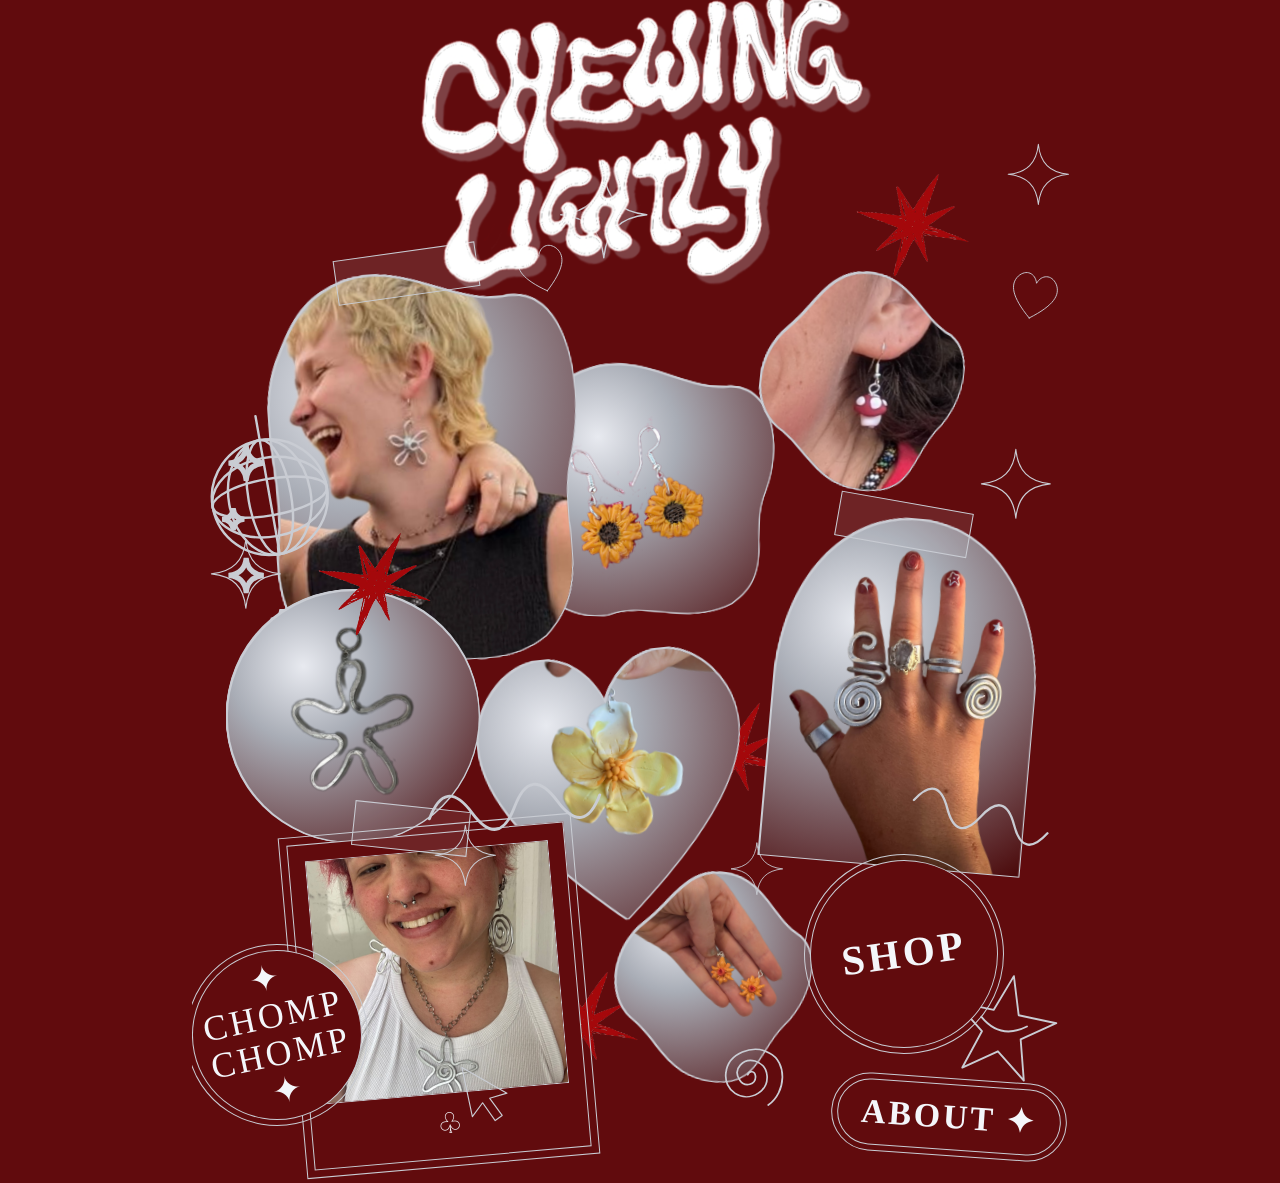
==== index.html @ 49e7310a "added initial site" ====
<!doctype html>
<html lang="en">
  <head>
    <meta charset="utf-8" />
    <meta
      name="viewport"
      content="width=device-width, initial-scale=1, viewport-fit=cover"
    />
    <meta name="description" content="Y2K silver jewelry and prints." />
    <meta name="theme-color" content="#610b0d" />
    <title>✦ Chewing Lightly ✦</title>
    <link rel="stylesheet" href="style.css" />
  </head>
  <body>
    <!-- ======================================================================
  SHAPE + DOODLE LIBRARY (hidden). Photos are cut with the shapes below and
  the doodles are drawn lines you can place anywhere. You don't need to edit
  this block, just use the ids further down (e.g. href="#d-sparkle").
====================================================================== -->
    <svg width="0" height="0" style="position: absolute" aria-hidden="true">
      <defs>
        <!-- Photo shapes (each is a path drawn on a 0-1 grid) -->
        <path
          id="p-star"
          d="M.5 0 L.61 .35 L.98 .35 L.68 .57 L.79 .91 L.5 .70 L.21 .91 L.32 .57 L.02 .35 L.39 .35Z"
        />
        <path
          id="p-heart"
          d="M.5 .96 C.1 .62 0 .38 .12 .2 C.24 .03 .43 .07 .5 .25 C.57 .07 .76 .03 .88 .2 C1 .38 .9 .62 .5 .96Z"
        />
        <path
          id="p-arch"
          d="M0 1 L0 .5 C0 .2 .22 0 .5 0 C.78 0 1 .2 1 .5 L1 1Z"
        />

        <clipPath id="clip-blob-a" clipPathUnits="objectBoundingBox">
          <path
            d="M.30 .04 C.48 0 .62 .12 .78 .10 C.94 .09 .99 .30 .93 .48 C.87 .64 .98 .78 .82 .90 C.66 .99 .50 .90 .36 .96 C.18 .99 .02 .84 .06 .64 C.09 .48 .01 .34 .10 .20 C.16 .10 .20 .07 .30 .04Z"
          />
        </clipPath>
        <clipPath id="clip-blob-b" clipPathUnits="objectBoundingBox">
          <path
            d="M.50 .02 C.68 .02 .74 .20 .88 .26 C1 .34 .96 .56 .86 .68 C.76 .82 .78 .98 .56 .98 C.36 .98 .30 .82 .16 .74 C.02 .64 .04 .42 .16 .30 C.28 .18 .32 .02 .50 .02Z"
          />
        </clipPath>
        <clipPath id="clip-star" clipPathUnits="objectBoundingBox">
          <path
            d="M.5 0 L.61 .35 L.98 .35 L.68 .57 L.79 .91 L.5 .70 L.21 .91 L.32 .57 L.02 .35 L.39 .35Z"
          />
        </clipPath>
        <clipPath id="clip-heart" clipPathUnits="objectBoundingBox">
          <path
            d="M.5 .96 C.1 .62 0 .38 .12 .2 C.24 .03 .43 .07 .5 .25 C.57 .07 .76 .03 .88 .2 C1 .38 .9 .62 .5 .96Z"
          />
        </clipPath>
        <clipPath id="clip-circle" clipPathUnits="objectBoundingBox">
          <path d="M.5 0 A.5 .5 0 1 1 .5 1 A.5 .5 0 1 1 .5 0Z" />
        </clipPath>
        <clipPath id="clip-arch" clipPathUnits="objectBoundingBox">
          <path d="M0 1 L0 .5 C0 .2 .22 0 .5 0 C.78 0 1 .2 1 .5 L1 1Z" />
        </clipPath>

        <!-- Doodles (drawn on a 100x100 grid) -->
        <symbol id="d-sparkle" viewBox="0 0 100 100">
          <path
            d="M50 2 C53 32 68 47 98 50 C68 53 53 68 50 98 C47 68 32 53 2 50 C32 47 47 32 50 2Z"
          />
        </symbol>
        <symbol id="d-star" viewBox="0 0 100 100">
          <path
            d="M50 6 L61 38 L94 38 L67 58 L77 92 L50 72 L23 92 L33 58 L6 38 L39 38Z"
          />
          <path d="M30 46 Q50 62 70 46" />
        </symbol>
        <symbol id="d-disco" viewBox="0 0 100 100">
          <path d="M50 2 V18" />
          <circle cx="50" cy="56" r="38" />
          <ellipse cx="50" cy="56" rx="38" ry="12" />
          <ellipse cx="50" cy="56" rx="38" ry="26" />
          <ellipse cx="50" cy="56" rx="14" ry="38" />
          <ellipse cx="50" cy="56" rx="27" ry="38" />
          <path d="M50 18 V94" />
        </symbol>
        <symbol id="d-squiggle" viewBox="0 0 100 40">
          <path d="M2 20 Q14 -2 26 20 T50 20 T74 20 T98 20" />
        </symbol>
        <symbol id="d-spiral" viewBox="0 0 100 100">
          <path
            d="M50 50 C52 46 57 47 57 52 C57 60 46 62 42 54 C36 43 48 34 58 38 C72 44 70 62 58 68 C42 76 26 62 30 46 C34 28 58 22 72 32 C88 42 84 70 66 80"
          />
        </symbol>
        <symbol id="d-cursor" viewBox="0 0 100 100">
          <path d="M22 8 L22 78 L40 62 L52 90 L63 85 L51 58 L76 56Z" />
        </symbol>
        <symbol id="d-heart" viewBox="0 0 100 100">
          <path
            d="M50 92 C10 60 2 38 14 20 C26 4 44 8 50 26 C56 8 74 4 86 20 C98 38 90 60 50 92Z"
          />
        </symbol>
        <symbol id="d-ring" viewBox="0 0 100 100">
          <use
            href="#d-sparkle"
            x="84.5"
            y="44.5"
            width="11"
            height="11"
            stroke-width="14.5"
          />
          <use
            href="#d-sparkle"
            x="82.5"
            y="63.9"
            width="7"
            height="7"
            stroke-width="22.9"
          />
          <use
            href="#d-sparkle"
            x="69.4"
            y="75.8"
            width="11"
            height="11"
            stroke-width="14.5"
          />
          <use
            href="#d-sparkle"
            x="55.4"
            y="85.5"
            width="7"
            height="7"
            stroke-width="22.9"
          />
          <use
            href="#d-sparkle"
            x="35.6"
            y="83.5"
            width="11"
            height="11"
            stroke-width="14.5"
          />
          <use
            href="#d-sparkle"
            x="21.6"
            y="77.8"
            width="7"
            height="7"
            stroke-width="22.9"
          />
          <use
            href="#d-sparkle"
            x="8.5"
            y="61.9"
            width="11"
            height="11"
            stroke-width="14.5"
          />
          <use
            href="#d-sparkle"
            x="6.5"
            y="46.5"
            width="7"
            height="7"
            stroke-width="22.9"
          />
          <use
            href="#d-sparkle"
            x="8.5"
            y="27.1"
            width="11"
            height="11"
            stroke-width="14.5"
          />
          <use
            href="#d-sparkle"
            x="21.6"
            y="15.2"
            width="7"
            height="7"
            stroke-width="22.9"
          />
          <use
            href="#d-sparkle"
            x="35.6"
            y="5.5"
            width="11"
            height="11"
            stroke-width="14.5"
          />
          <use
            href="#d-sparkle"
            x="55.4"
            y="7.5"
            width="7"
            height="7"
            stroke-width="22.9"
          />
          <use
            href="#d-sparkle"
            x="69.4"
            y="13.2"
            width="11"
            height="11"
            stroke-width="14.5"
          />
          <use
            href="#d-sparkle"
            x="82.5"
            y="29.1"
            width="7"
            height="7"
            stroke-width="22.9"
          />
        </symbol>
      </defs>
    </svg>

    <!-- ======================================================================
  HOW TO CUSTOMISE THE COLLAGE
  Each piece is positioned with numbers in its style="" attribute:
    --x  left (0-100)   --y  top (0-132)   --w  width   --tilt  rotation   --z  layer
  • Swap a photo: change src="".
  • Change a photo's shape: change the class (blob-a, blob-b, star, heart,
    circle, arch).
  • Add a doodle: copy a doodle line and change the numbers or the #d-... id.
====================================================================== -->

    <main class="collage">
      <!-- Title (styled in style.css, section 4) -->
      <!-- <h1 class="title outline-text">
    <span>Chewing</span>
    <span>Lightly</span>
    <small>✦ 2026 ✦</small>
  </h1> -->
      <div
        style="
          width: 100%;
          display: flex;
          justify-content: center;
          align-items: center;
        "
      >
        <div class="title outline-text">
          <img
            src="images/title.png"
            alt="Chewing Lightly logo"
            loading="lazy"
          />
        </div>
      </div>

      <!-- BACKGROUND LINE PATTERNS ================================== -->
      <!-- <div class="piece backdrop grid"     style="--x:0;  --y:0;  --w:100; --h:132; --z:0" aria-hidden="true"></div> -->
      <!-- <div class="piece backdrop hatch"    style="--x:0;  --y:27; --w:44;  --h:26;  --z:1; --tilt:-2deg" aria-hidden="true"></div> -->
      <!-- <div class="piece backdrop halftone" style="--x:48; --y:38; --w:62;  --h:62;  --z:1" aria-hidden="true"></div> -->

      <!-- Faded duplicate photo behind the title -->
      <div
        class="piece frame blob-a"
        style="--x: 36; --y: 40; --w: 30; --z: 1; --tilt: 2deg"
        aria-hidden="true"
      >
        <img src="images/sunflowerEarrings.png" alt="" loading="lazy" />
      </div>

      <!-- DOODLES BEHIND THE PHOTOS ================================= -->
      <svg
        class="piece doodle"
        style="--x: 1; --y: 40; --w: 36; --z: 2"
        viewBox="0 0 100 100"
        aria-hidden="true"
      >
        <use href="#d-ring" />
      </svg>

      <!-- PHOTOS ==================================================== -->
      <figure
        class="piece"
        style="--x: 7; --y: 29; --w: 38; --tilt: -4deg; --z: 3"
      >
        <div class="frame blob-a" style="--ratio: 4/5">
          <img
            src="images/HannahEarring.png"
            alt="Silver necklace"
            loading="lazy"
          />
        </div>
      </figure>

      <figure
        class="piece"
        style="--x: 62; --y: 30; --w: 25; --tilt: 6deg; --z: 4"
      >
        <div class="frame blob-b" ">
          <img src="images/EJshroom.png" alt="Silver rings" loading="lazy" />
        </div>
      </figure>

      <figure class="piece" style="--x: 4; --y: 66; --w: 28; --z: 6">
        <div class="frame circle">
          <img src="images/flowerPendant.png" alt="Pendant" loading="lazy" />
        </div>
      </figure>

      <figure
        class="piece"
        style="--x: 30; --y: 70; --w: 34; --tilt: -6deg; --z: 5"
      >
        <div class="frame heart">
          <img src="images/handFlower.png" alt="Earrings" loading="lazy" />
        </div>
      </figure>

      <figure
        class="piece"
        style="--x: 65; --y: 58; --w: 29; --tilt: 5deg; --z: 4"
      >
        <div class="frame arch" style="--ratio: 3/4">
          <img src="images/gemHand.png" alt="Bracelet" loading="lazy" />
        </div>
      </figure>

      <figure
        class="piece polaroid"
        style="--x: 12; --y: 93; --w: 31; --tilt: -5deg; --z: 6"
      >
        <img
          src="images/gem.jpeg"
          alt="Chain necklaces"
          loading="lazy"
        />
        <figcaption>♧</figcaption>
      </figure>

      <figure
        class="piece"
        style="--x: 46; --y: 97; --w: 24; --tilt: 8deg; --z: 6"
      >
        <div class="frame blob-b">
          <img
            src="images/handDaffodil.png"
            alt="hand holding daffodil earrings"
            loading="lazy"
          />
        </div>
      </figure>

      <!-- TAPE ====================================================== -->
      <!-- hannah tape: -->
      <span
        class="piece tape"
        style="--x: 16; --y: 28; --w: 16; --tilt: -8deg; --z: 9"
        aria-hidden="true"
      ></span>
      <!-- flower tape -->
      <span
        class="piece tape"
        style="--x: 18; --y: 90; --w: 13; --tilt: 6deg; --z: 9"
        aria-hidden="true"
      ></span>
      <span
        class="piece tape"
        style="--x: 72; --y: 56; --w: 15; --tilt: 10deg; --z: 9"
        aria-hidden="true"
      ></span>

      <!-- DOODLES ON TOP ============================================ -->
      <!-- red stars -->
      <img
        src="images/redStar.png"
        alt="red star doodle"
        class="piece doodle"
        style="--x: 14; --y: 59; --w: 13; --tilt: 12deg; --z: 8"
        aria-hidden="true"
      />
       <img
        src="images/redStar.png"
        alt="red star doodle"
        class="piece doodle"
        style="--x: 74; --y: 19; --w: 13; --tilt: 12deg; --z: 2"
        aria-hidden="true"
      />
      <img
        src="images/redStar.png"
        alt="red star doodle"
        class="piece doodle"
        style="--x: 54; --y: 78; --w: 13; --tilt: 12deg; --z: 2"
        aria-hidden="true"
      />
      <img
        src="images/redStar.png"
        alt="red star doodle"
        class="piece doodle"
        style="--x: 37; --y: 108; --w: 13; --tilt: 12deg; --z: 2"
        aria-hidden="true"
      />

      <svg
        class="piece doodle"
        style="--x: 0; --y: 46; --w: 17; --tilt: -10deg; --z: 8"
        viewBox="0 0 100 100"
        aria-hidden="true"
      >
        <use href="#d-disco" />
      </svg>
      <svg
        class="piece doodle"
        style="--x: 84; --y: 108; --w: 13; --tilt: 12deg; --z: 8"
        viewBox="0 0 100 100"
        aria-hidden="true"
      >
        <use href="#d-star" />
      </svg>
      <svg
        class="piece doodle"
        style="--x: 56; --y: 114; --w: 12; --tilt: -6deg; --z: 8"
        viewBox="0 0 100 100"
        aria-hidden="true"
      >
        <use href="#d-spiral" />
      </svg>
      <svg
        class="piece doodle"
        style="--x: 26; --y: 86; --w: 20; --tilt: -8deg; --z: 8"
        viewBox="0 0 100 40"
        aria-hidden="true"
      >
        <use href="#d-squiggle" />
      </svg>
      <svg
        class="piece doodle"
        style="--x: 80; --y: 88; --w: 16; --tilt: 14deg; --z: 8"
        viewBox="0 0 100 40"
        aria-hidden="true"
      >
        <use href="#d-squiggle" />
      </svg>
      <svg
        class="piece doodle"
        style="--x: 29; --y: 118; --w: 8; --tilt: -12deg; --z: 8"
        viewBox="0 0 100 100"
        aria-hidden="true"
      >
        <use href="#d-cursor" />
      </svg>
      <svg
        class="piece doodle"
        style="--x: 91; --y: 30; --w: 6; --tilt: 12deg; --z: 10"
        viewBox="0 0 100 100"
        aria-hidden="true"
      >
        <use href="#d-heart" />
      </svg>
      <svg
        class="piece doodle"
        style="--x: 36; --y: 27; --w: 6; --tilt: -14deg; --z: 10"
        viewBox="0 0 100 100"
        aria-hidden="true"
      >
        <use href="#d-heart" />
      </svg>

      <!-- Sparkles (--delay staggers the twinkle) -->
      <svg
        class="piece doodle sparkle"
        style="--x: 41; --y: 19; --w: 10; --z: 10; --delay: 0s"
        viewBox="0 0 100 100"
        aria-hidden="true"
      >
        <use href="#d-sparkle" />
      </svg>
      <svg
        class="piece doodle sparkle"
        style="--x: 88; --y: 50; --w: 8; --z: 10; --delay: 0.5s"
        viewBox="0 0 100 100"
        aria-hidden="true"
      >
        <use href="#d-sparkle" />
      </svg>
      <svg
        class="piece doodle sparkle"
        style="--x: 27; --y: 92; --w: 7; --z: 10; --delay: 1s"
        viewBox="0 0 100 100"
        aria-hidden="true"
      >
        <use href="#d-sparkle" />
      </svg>
      <svg
        class="piece doodle sparkle"
        style="--x: 2; --y: 60; --w: 8; --z: 10; --delay: 1.5s"
        viewBox="0 0 100 100"
        aria-hidden="true"
      >
        <use href="#d-sparkle" />
      </svg>
      <svg
        class="piece doodle sparkle"
        style="--x: 60; --y: 94; --w: 6; --z: 10; --delay: 2s"
        viewBox="0 0 100 100"
        aria-hidden="true"
      >
        <use href="#d-sparkle" />
      </svg>
      <svg
        class="piece doodle sparkle"
        style="--x: 91; --y: 16; --w: 7; --z: 10; --delay: 2.4s"
        viewBox="0 0 100 100"
        aria-hidden="true"
      >
        <use href="#d-sparkle" />
      </svg>

      <!-- STICKERS AND LINKS ======================================== -->
      <span
        class="piece sticker sticker-round"
        style="--x:0; --y: 106; --w: 19; --tilt: -12deg; --z: 7"
        aria-hidden="true"
      >
        ✦ chomp chomp ✦</span
      >

      <a
        class="piece sticker sticker-shop"
        href="shop.html"
        style="--x: 69; --y: 96; --w: 21; --tilt: -8deg; --z: 8"
        >shop</a
      >

      <a
        class="piece sticker sticker-tag"
        href="about.html"
        style="--x: 72; --y: 121; --w: 25; --tilt: 4deg; --z: 8"
        >about ✦</a
      >
    </main>
  </body>
</html>
---- style.css ----
/* ==========================================================================
   ✦ CHEWING LIGHTLY: STYLESHEET  (line-drawing edition)
   --------------------------------------------------------------------------
   1. Design tokens   (colors, fonts, LINE THICKNESS: start here)
   2. Base
   3. Shared parts    (nav, headings, buttons)
   4. Home collage    (how to place pieces is explained in index.html)
   5. Prints page
   6. About page
   ========================================================================== */

@layer base, shared, home, prints, about;

/* ==========================================================================
   1. DESIGN TOKENS
   ========================================================================== */
:root {
  --burgundy:      #610b0d;   /* background */
  --burgundy-dark: #2a0405;
  --red:           #a90b0d;   /* accent */
  --silver:        #c9ccd3;   /* all the line work */
  --silver-light:  #f4f6fa;   /* highlights */
  --chrome: linear-gradient(135deg, #f4f6fa 0%, #a9adb6 35%, #e8eaf0 55%, #7d818a 100%);

  --line: 1.5px;              /* ← make every drawn line thicker or thinner */

  --font-display: "Century Schoolbook", "Garamond", serif;
  --font-body:    "Trebuchet MS", Verdana, sans-serif;
  --font-hand:    "Comic Sans MS", "Marker Felt", cursive;

  /* Shows while a photo loads (or if its link is broken) */
  --photo-fallback: radial-gradient(circle at 30% 30%, #e8eaf0 0, #a9adb6 30%, #4a0809 100%);
}

/* ==========================================================================
   2. BASE
   ========================================================================== */
@layer base {
  *, *::before, *::after { box-sizing: border-box; margin: 0; padding: 0; }
  html { -webkit-text-size-adjust: 100%; }

  body {
    min-block-size: 100vh;
    background: var(--burgundy);
    color: var(--silver);
    font-family: var(--font-body);
    overflow-x: clip;
  }
  img { display: block; max-inline-size: 100%; color: transparent; } /* hides alt text if a photo fails */
  :focus-visible { outline: 2px solid var(--silver-light); outline-offset: 3px; }
  a { color: var(--red); font-weight: 900; text-decoration: underline; }
}

/* ==========================================================================
   3. SHARED PARTS
   ========================================================================== */
@layer shared {

  /* Outlined lettering: transparent fill, thin silver stroke */
  .outline-text {
    color: transparent;
    -webkit-text-stroke: var(--line) var(--silver-light);
    font-family: var(--font-display);
    text-transform: uppercase;
  }
  /* Silver gradient text (used for small headings) */
  .chrome-text {
    background: var(--chrome);
    -webkit-background-clip: text;
    background-clip: text;
    color: transparent;
    font-family: var(--font-display);
    text-transform: uppercase;
  }

  .site-nav {
    display: flex;
    flex-wrap: wrap;
    justify-content: center;
    gap: 0.5rem;
    padding: 0.9rem 0.5rem;
    border-block-end: var(--line) solid var(--silver-light);

    a {
      padding: 0.5rem 1.1rem;
      border: var(--line) solid var(--silver);
      border-radius: 2rem;
      color: var(--silver-light);
      font-size: 0.75rem;
      letter-spacing: 0.18em;
      text-decoration: none;
      text-transform: uppercase;

      &:hover,
      &[aria-current="page"] { background: var(--silver-light); color: var(--burgundy); }
    }
  }

  .page-header {
    padding: 2rem 1rem 0.5rem;
    text-align: center;

    h1 {
      font-size: clamp(2.6rem, 12vw, 6rem);
      line-height: 1.05;
      letter-spacing: 0.05em;
      rotate: -2deg;
      filter: drop-shadow(0.35rem 0.35rem 0 rgb(201 204 211 / 0.3));  /* ghost outline */
    }
    p {
      display: inline-block;
      margin-block-start: 0.7rem;
      padding: 0.25rem 1rem;
      border: var(--line) dashed var(--silver);
      border-radius: 2rem;
      font-size: 0.75rem;
      letter-spacing: 0.15em;
      text-transform: uppercase;
    }
  }

  .button {
    display: block;
    inline-size: max-content;
    max-inline-size: 90%;
    margin: 1rem auto 3rem;
    padding: 0.8rem 2rem;
    border: var(--line) solid var(--silver);
    border-radius: 3rem;
    color: var(--silver-light);
    letter-spacing: 0.2em;
    text-align: center;
    text-decoration: none;
    text-transform: uppercase;

    &:hover { background: var(--silver-light); color: var(--burgundy); }
  }

  .site-footer {
    padding: 1.5rem 0.75rem;
    border-block-start: var(--line) solid var(--silver);
    font-size: 0.7rem;
    letter-spacing: 0.2em;
    text-align: center;
    text-transform: uppercase;
  }
}

/* ==========================================================================
   4. HOME COLLAGE
   --------------------------------------------------------------------------
   Every piece is placed with numbers in its style="" attribute:
     --x (left, 0-100)  --y (top, 0-132)  --w (width)  --tilt (e.g. -5deg)  --z (layer)
   The board is 100 wide and 132 tall and scales to any screen.
   ========================================================================== */
@layer home {

  .collage {
    container-type: inline-size;   /* "cqw" below = 1% of the board's width */
    position: relative;
    inline-size: 100%;
    max-inline-size: 56rem;
    aspect-ratio: 100 / 132;
    margin-inline: auto;
    overflow: clip;
  }

  .piece {
    position: absolute;
    inset-inline-start: calc(var(--x) * 1cqw);
    inset-block-start:  calc(var(--y) * 1cqw);
    inline-size:        calc(var(--w, 10) * 1cqw);
    z-index: var(--z, 3);
    rotate: var(--tilt, 0deg);
    transition: rotate 0.25s, scale 0.25s;

    &:hover { rotate: 0deg; scale: 1.05; z-index: 20; }
  }

  /* --- Drawn doodles (SVG) --------------------------------------------- */
  .doodle {
    color: var(--silver);
    fill: none;
    stroke: currentColor;
    stroke-width: 1.6;                 /* line thickness of the doodles (drawing units) */
    stroke-linecap: round;
    stroke-linejoin: round;
    overflow: visible;
    pointer-events: none;
  }
  .sparkle { animation: twinkle 2.6s ease-in-out infinite; animation-delay: var(--delay, 0s); }
  @keyframes twinkle { 50% { scale: 0.6; opacity: 0.55; rotate: 45deg; } }

  /* --- Photo frames: image cut to a shape + a thin outline halo -------- */
  .frame {
    position: relative;
    aspect-ratio: var(--ratio, 1);
    /* Thin silver outline that hugs the cut-out shape (works in every browser) */
    filter:
      drop-shadow(var(--line) 0 0 var(--silver))
      drop-shadow(calc(var(--line) * -1) 0 0 var(--silver))
      drop-shadow(0 var(--line) 0 var(--silver))
      drop-shadow(0 calc(var(--line) * -1) 0 var(--silver));

    img {
      inline-size: 100%;
      block-size: 100%;
      object-fit: cover;
      background: var(--photo-fallback);
      clip-path: var(--clip, none);
    }
  }
  /* Pick a shape by adding one of these classes to a .frame */
  .blob-a { --clip: url(#clip-blob-a); }
  .blob-b { --clip: url(#clip-blob-b); }
  .star   { --clip: url(#clip-star); }
  .heart  { --clip: url(#clip-heart); }
  .circle { --clip: url(#clip-circle); }
  .arch   { --clip: url(#clip-arch); }

  /* --- Polaroid (line version) ----------------------------------------- */
  .polaroid {
    padding: 1.8cqw 1.8cqw 0;
    border: var(--line) solid var(--silver);
    outline: var(--line) solid var(--silver);
    outline-offset: 0.8cqw;
    background: var(--burgundy);
    text-align: center;

    img {
      aspect-ratio: 1;
      inline-size: 100%;
      object-fit: cover;
      border: var(--line) solid var(--silver);
      background: var(--photo-fallback);
    }
    figcaption { padding-block: 1.4cqw 2cqw; font-family: var(--font-hand); font-size: 3.2cqw; color: var(--silver-light); }
  }

  /* --- Faded photo behind the title ------------------------------------ */
  .echo {
    aspect-ratio: 60 / 26;
    overflow: clip;
    border: var(--line) solid var(--silver);
    img { inline-size: 100%; block-size: 100%; object-fit: cover; filter: grayscale(1); opacity: 0.35; }
  }

  /* --- Background line patterns ---------------------------------------- */
  .backdrop { block-size: calc(var(--h) * 1cqw); pointer-events: none; }
  .backdrop:hover { rotate: var(--tilt, 0deg); scale: 1; }

  .grid {                                /* graph-paper lines */
    background-image:
      linear-gradient(rgb(201 204 211 / 0.16) 1px, transparent 1px),
      linear-gradient(90deg, rgb(201 204 211 / 0.16) 1px, transparent 1px);
    background-size: 7cqw 7cqw;
  }
  .hatch {                               /* diagonal pen-hatching */
    border: var(--line) solid var(--silver);
    background: repeating-linear-gradient(45deg, rgb(201 204 211 / 0.45) 0 1px, transparent 1px 1.6cqw);
  }
  .halftone {
    border-radius: 50%;
    background: radial-gradient(circle, rgb(201 204 211 / 0.5) 22%, transparent 26%);
    background-size: 2.6cqw 2.6cqw;
    mask-image: radial-gradient(circle, #000 35%, transparent 70%);
  }

  .tape {
    block-size: 5cqw;
    border: var(--line) solid var(--silver);
    background: rgb(201 204 211 / 0.12);
    pointer-events: none;
  }

  /* --- Line stickers and link tags ------------------------------------- */
  .sticker {
    display: grid;
    place-items: center;
    border: var(--line) solid var(--silver);
    outline: var(--line) solid var(--silver);
    outline-offset: 0.6cqw;
    background: var(--burgundy);
    color: var(--silver-light);
    font-family: var(--font-display);
    letter-spacing: 0.08em;
    line-height: 1.05;
    text-align: center;
    text-decoration: none;
    text-transform: uppercase;
  }
  a.sticker:hover { background: var(--silver-light); color: var(--burgundy); }
  .sticker-round { aspect-ratio: 1; border-radius: 50%; font-size: 4cqw; }
  .sticker-shop  { aspect-ratio: 1; border-radius: 50%; font-size: 4.6cqw; }
  .sticker-tag   { padding: 1.6cqw 1cqw; border-radius: 99cqw; font-size: 3.8cqw; }

  /* --- Title ----------------------------------------------------------- */
  .title {
    position: absolute;
    /* centrally aligned: */
    align-items: center;
    justify-content: center;
    top: 0%;
    max-width: 50%;
    /* inset-inline: 0; */
    /* inset-block-start: 50cqw; */
    z-index: 15;
    line-height: 0.95;
    text-align: center;
    rotate: -3deg;
    transform: skewX(-6deg);
    pointer-events: none;
    -webkit-text-stroke-width: max(var(--line), 0.22cqw);
    filter: drop-shadow(1cqw 1cqw 0 rgb(201 204 211 / 0.28));   /* ghost outline */
    
    /* span  { display: block; font-size: var(--title-size, 18cqw); letter-spacing: 0.4cqw; }
    small { display: block; font-size: 8cqw;  letter-spacing: 1.4cqw; } */
  }

  @media (prefers-reduced-motion: reduce) {
    .sparkle { animation: none; }
    .piece   { transition: none; }
  }
}

/* ==========================================================================
   5. PRINTS PAGE
   ========================================================================== */
@layer prints {

  .shop-note {
    max-inline-size: 38rem;
    margin:3rem;
    padding-inline: 1rem;
    font-size: 0.9rem;
    line-height: 1.6;
    text-align: center;
    font-style: italic;
    color: var(--silver-light);
  }

  .shop-note-div {
    background: var(--burgundy-dark);
    display: flex;
    justify-content: center;
    align-items: center;
    padding: 0.6rem 1rem;
    flex-direction: column;
    gap: 0.6rem;
    margin: 1.2rem;
  }

  .print-grid {                          /* adds/removes columns by itself */
    display: grid;
    grid-template-columns: repeat(auto-fill, minmax(9.5rem, 1fr));
    gap: 1.4rem 0.9rem;
    max-inline-size: 62rem;
    margin: 1.5rem auto 2.5rem;
    padding-inline: 1rem;
    list-style: none;
  }

  .print-card {
    display: flex;
    flex-direction: column;
    padding: 0.6rem 0.6rem 0.9rem;
    border: var(--line) solid var(--silver);
    border-radius: 1.2rem 1.2rem 0.5rem 1.2rem;      /* slightly hand-drawn corners */
    text-align: center;

    img {
      aspect-ratio: 4 / 5;
      inline-size: 100%;
      object-fit: cover;
      border-radius: 0.8rem 0.8rem 0.3rem 0.8rem;
      background: var(--photo-fallback);
    }
    h2     { margin-block: 0.7rem 0.1rem; color: var(--silver-light); font-size: clamp(0.85rem, 3.4vw, 1rem); font-weight: normal; letter-spacing: 0.14em; text-transform: uppercase; }
    .size  { font-size: 0.75rem; opacity: 0.8; }
    .price { margin-block: 0.4rem 0.7rem; color: var(--silver-light); font-family: var(--font-display); font-size: 1.15rem; letter-spacing: 0.1em; }

    a {
      display: block;
      margin-block-start: auto;
      padding: 0.6rem 0.5rem;
      border: var(--line) solid var(--silver);
      border-radius: 2rem;
      color: var(--silver-light);
      font-size: 0.72rem;
      letter-spacing: 0.15em;
      text-decoration: none;
      text-transform: uppercase;

      &:hover { background: var(--silver-light); color: var(--burgundy); }
    }
  }
}

/* ==========================================================================
   6. ABOUT PAGE
   ========================================================================== */
@layer about {

  .about {
    display: flex;
    flex-direction: column;
    gap: 1.8rem;
    align-items: center;
    max-inline-size: 56rem;
    margin: 1.5rem auto 3rem;
    padding-inline: 1rem;
  }

  .about-photo {
    max-inline-size: 16rem;
    margin-inline: auto;
    padding: 0.6rem 0.6rem 0;
    border: var(--line) solid var(--silver);
    outline: var(--line) solid var(--silver);
    outline-offset: 0.4rem;
    rotate: -4deg;

    img { aspect-ratio: 4 / 5; inline-size: 100%; object-fit: cover; background: var(--photo-fallback); }
    figcaption { padding-block: 0.6rem; font-family: var(--font-hand); text-align: center; color: var(--silver-light); }
  }

  .about-text {
    padding: 1.4rem;
    z-index: 15;
    border: var(--line) solid var(--silver);
    border-radius: 1.6rem 0.6rem 1.6rem 0.6rem;
    line-height: 1.7;

    h2 { margin-block-end: 0.7rem; font-size: 1.6rem; letter-spacing: 0.15em; }
    p  { margin-block-end: 0.8rem; }
    ul { list-style: none; }
    li::before { content: "✦ "; color: var(--silver-light); }
  }
}
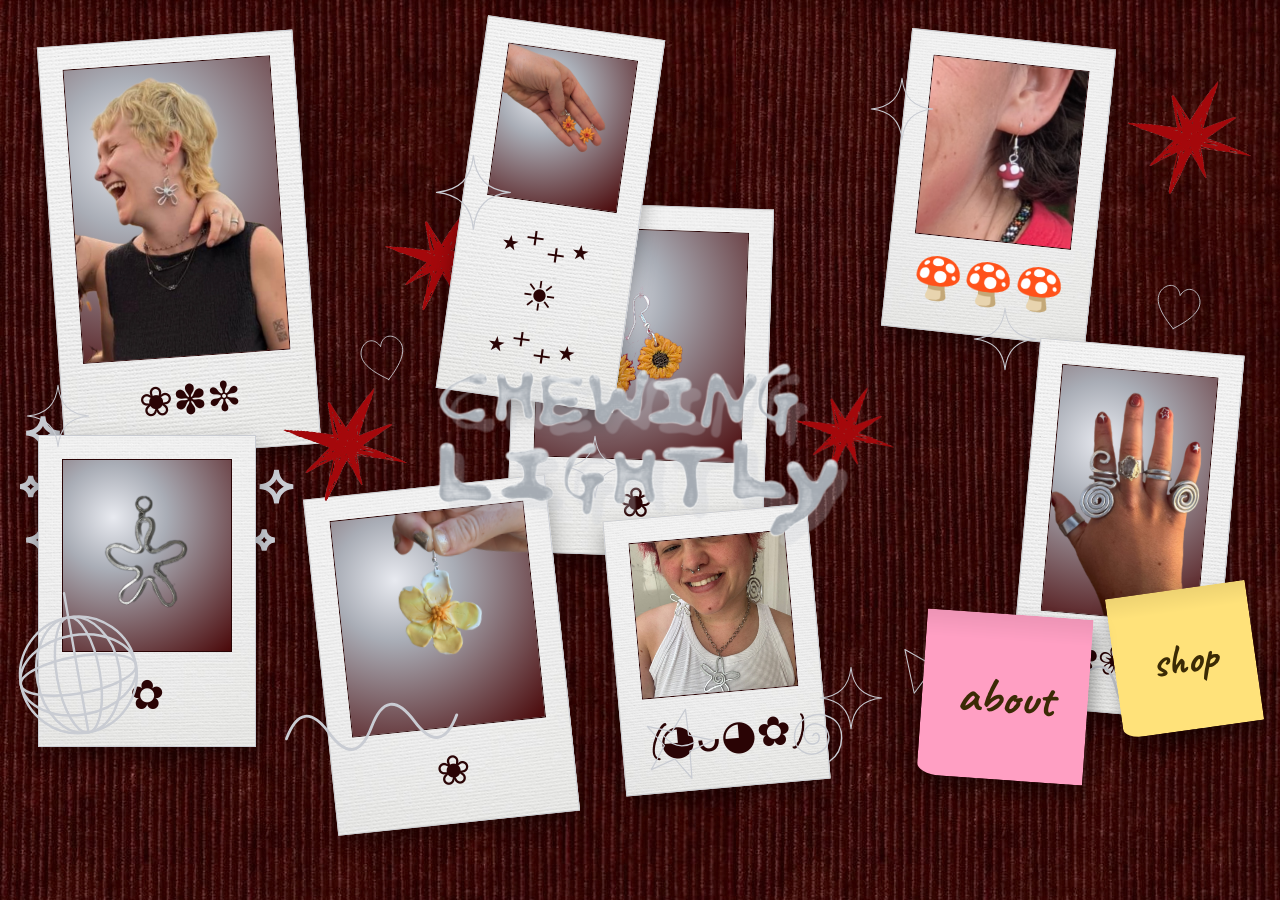
==== commit 922dcc07: "added cord background and polaroids" ====
--- a/index.html
+++ b/index.html
@@ -224,6 +224,11 @@
   • Add a doodle: copy a doodle line and change the numbers or the #d-... id.
 ====================================================================== -->
 
+    <!-- Title: fixed to the centre of the window at all times (see style.css) -->
+    <div class="title outline-text">
+      <img src="images/silverTitle.png" alt="Chewing Lightly logo" />
+    </div>
+
     <main class="collage">
       <!-- Title (styled in style.css, section 4) -->
       <!-- <h1 class="title outline-text">
@@ -231,22 +236,6 @@
     <span>Lightly</span>
     <small>✦ 2026 ✦</small>
   </h1> -->
-      <div
-        style="
-          width: 100%;
-          display: flex;
-          justify-content: center;
-          align-items: center;
-        "
-      >
-        <div class="title outline-text">
-          <img
-            src="images/title.png"
-            alt="Chewing Lightly logo"
-            loading="lazy"
-          />
-        </div>
-      </div>
 
       <!-- BACKGROUND LINE PATTERNS ================================== -->
       <!-- <div class="piece backdrop grid"     style="--x:0;  --y:0;  --w:100; --h:132; --z:0" aria-hidden="true"></div> -->
@@ -255,17 +244,27 @@
 
       <!-- Faded duplicate photo behind the title -->
       <div
-        class="piece frame blob-a"
-        style="--x: 36; --y: 40; --w: 30; --z: 1; --tilt: 2deg"
+        class="piece frame polaroid"
+        style="
+          --x: 40;
+          --y: 40;
+          --w: 30;
+          --z: 1;
+          --tilt: 2deg;
+          --dx: 40;
+          --dy: 16;
+          --dw: 20;
+        "
         aria-hidden="true"
       >
         <img src="images/sunflowerEarrings.png" alt="" loading="lazy" />
+        <figcaption>❀</figcaption>
       </div>
 
       <!-- DOODLES BEHIND THE PHOTOS ================================= -->
       <svg
         class="piece doodle"
-        style="--x: 1; --y: 40; --w: 36; --z: 2"
+        style="--x: 1; --y: 40; --w: 36; --z: 2; --dx: 0; --dy: 26; --dw: 24"
         viewBox="0 0 100 100"
         aria-hidden="true"
       >
@@ -275,93 +274,151 @@
       <!-- PHOTOS ==================================================== -->
       <figure
         class="piece"
-        style="--x: 7; --y: 29; --w: 38; --tilt: -4deg; --z: 3"
-      >
-        <div class="frame blob-a" style="--ratio: 4/5">
+        style="
+          --x: 7;
+          --y: 9;
+          --w: 38;
+          --tilt: -4deg;
+          --z: 3;
+          --dx: 4;
+          --dy: 3;
+          --dw: 20;
+        "
+      >
+        <div class="frame polaroid" style="--ratio: 4/5">
           <img
             src="images/HannahEarring.png"
             alt="Silver necklace"
             loading="lazy"
           />
+          <figcaption>❀✽✼</figcaption>
         </div>
       </figure>
 
       <figure
         class="piece"
-        style="--x: 62; --y: 30; --w: 25; --tilt: 6deg; --z: 4"
-      >
-        <div class="frame blob-b" ">
+        style="
+          --x: 62;
+          --y: 10;
+          --w: 25;
+          --tilt: 6deg;
+          --z: 4;
+          --dx: 70;
+          --dy: 3;
+          --dw: 16;
+        "
+      >
+        <div class="frame polaroid">
           <img src="images/EJshroom.png" alt="Silver rings" loading="lazy" />
+          <figcaption>🍄🍄🍄</figcaption>
         </div>
       </figure>
 
-      <figure class="piece" style="--x: 4; --y: 66; --w: 28; --z: 6">
-        <div class="frame circle">
+      <figure
+        class="piece"
+        style="--x: 4; --y: 56; --w: 28; --z: 6; --dx: 3; --dy: 34; --dw: 17"
+      >
+        <div class="frame polaroid">
           <img src="images/flowerPendant.png" alt="Pendant" loading="lazy" />
+          <figcaption>✿</figcaption>
         </div>
       </figure>
 
       <figure
         class="piece"
-        style="--x: 30; --y: 70; --w: 34; --tilt: -6deg; --z: 5"
-      >
-        <div class="frame heart">
+        style="
+          --x: 30;
+          --y: 80;
+          --w: 34;
+          --tilt: -6deg;
+          --z: 5;
+          --dx: 25;
+          --dy: 38;
+          --dw: 19;
+        "
+      >
+        <div class="frame polaroid">
           <img src="images/handFlower.png" alt="Earrings" loading="lazy" />
+          <figcaption>❀</figcaption>
         </div>
       </figure>
 
       <figure
         class="piece"
-        style="--x: 65; --y: 58; --w: 29; --tilt: 5deg; --z: 4"
-      >
-        <div class="frame arch" style="--ratio: 3/4">
+        style="
+          --x: 65;
+          --y: 58;
+          --w: 29;
+          --tilt: 5deg;
+          --z: 4;
+          --dx: 80;
+          --dy: 27;
+          --dw: 16;
+        "
+      >
+        <div class="frame polaroid" style="--ratio: 3/4">
           <img src="images/gemHand.png" alt="Bracelet" loading="lazy" />
+          <figcaption>✿❀இ</figcaption>
         </div>
       </figure>
 
       <figure
         class="piece polaroid"
-        style="--x: 12; --y: 93; --w: 31; --tilt: -5deg; --z: 6"
-      >
-        <img
-          src="images/gem.jpeg"
-          alt="Chain necklaces"
-          loading="lazy"
-        />
-        <figcaption>♧</figcaption>
+        style="
+          --x: 8;
+          --y: 93;
+          --w: 31;
+          --tilt: -5deg;
+          --z: 6;
+          --dx: 48;
+          --dy: 40;
+          --dw: 16;
+        "
+      >
+        <img src="images/gem.jpeg" alt="Chain necklaces" loading="lazy" />
+        <figcaption>(◕ᴗ◕✿)</figcaption>
       </figure>
 
       <figure
         class="piece"
-        style="--x: 46; --y: 97; --w: 24; --tilt: 8deg; --z: 6"
-      >
-        <div class="frame blob-b">
+        style="
+          --x: 46;
+          --y: 97;
+          --w: 24;
+          --tilt: 8deg;
+          --z: 6;
+          --dx: 36;
+          --dy: 2;
+          --dw: 14;
+        "
+      >
+        <div class="frame polaroid">
           <img
             src="images/handDaffodil.png"
             alt="hand holding daffodil earrings"
             loading="lazy"
           />
+          <figcaption>⋆⁺₊⋆ ☀︎ ⋆⁺₊⋆</figcaption>
         </div>
       </figure>
 
       <!-- TAPE ====================================================== -->
       <!-- hannah tape: -->
-      <span
+      <!-- <span
         class="piece tape"
-        style="--x: 16; --y: 28; --w: 16; --tilt: -8deg; --z: 9"
-        aria-hidden="true"
-      ></span>
-      <!-- flower tape -->
-      <span
-        class="piece tape"
-        style="--x: 18; --y: 90; --w: 13; --tilt: 6deg; --z: 9"
+        style="--x: 16; --y: 7; --w: 16; --tilt: -8deg; --z: 9; --dx: 10; --dy: 2; --dw: 12"
         aria-hidden="true"
       ></span>
       <span
         class="piece tape"
-        style="--x: 72; --y: 56; --w: 15; --tilt: 10deg; --z: 9"
+        style="--x: 18; --y: 90; --w: 13; --tilt: 6deg; --z: 9; --dx: 30; --dy: 36; --dw: 10"
         aria-hidden="true"
       ></span>
+      <span
+        class="piece tape"
+        style="--x: 72; --y: 56; --w: 15; --tilt: 10deg; --z: 9; --dx: 84; --dy: 26; --dw: 10"
+        aria-hidden="true"
+      ></span> -->
 
       <!-- DOODLES ON TOP ============================================ -->
       <!-- red stars -->
@@ -369,34 +426,79 @@
         src="images/redStar.png"
         alt="red star doodle"
         class="piece doodle"
-        style="--x: 14; --y: 59; --w: 13; --tilt: 12deg; --z: 8"
-        aria-hidden="true"
-      />
-       <img
-        src="images/redStar.png"
-        alt="red star doodle"
-        class="piece doodle"
-        style="--x: 74; --y: 19; --w: 13; --tilt: 12deg; --z: 2"
+        style="
+          --x: 14;
+          --y: 59;
+          --w: 13;
+          --tilt: 12deg;
+          --z: 8;
+          --dx: 22;
+          --dy: 30;
+          --dw: 10;
+        "
         aria-hidden="true"
       />
       <img
         src="images/redStar.png"
         alt="red star doodle"
         class="piece doodle"
-        style="--x: 54; --y: 78; --w: 13; --tilt: 12deg; --z: 2"
+        style="
+          --x: 74;
+          --y: 19;
+          --w: 13;
+          --tilt: 12deg;
+          --z: 2;
+          --dx: 88;
+          --dy: 6;
+          --dw: 10;
+        "
         aria-hidden="true"
       />
       <img
         src="images/redStar.png"
         alt="red star doodle"
         class="piece doodle"
-        style="--x: 37; --y: 108; --w: 13; --tilt: 12deg; --z: 2"
+        style="
+          --x: 54;
+          --y: 78;
+          --w: 13;
+          --tilt: 12deg;
+          --z: 2;
+          --dx: 62;
+          --dy: 30;
+          --dw: 8;
+        "
         aria-hidden="true"
       />
-
-      <svg
-        class="piece doodle"
-        style="--x: 0; --y: 46; --w: 17; --tilt: -10deg; --z: 8"
+      <img
+        src="images/redStar.png"
+        alt="red star doodle"
+        class="piece doodle"
+        style="
+          --x: 37;
+          --y: 108;
+          --w: 13;
+          --tilt: 12deg;
+          --z: 2;
+          --dx: 30;
+          --dy: 16;
+          --dw: 9;
+        "
+        aria-hidden="true"
+      />
+
+      <svg
+        class="piece doodle"
+        style="
+          --x: 0;
+          --y: 46;
+          --w: 17;
+          --tilt: -10deg;
+          --z: 8;
+          --dx: 0;
+          --dy: 46;
+          --dw: 12;
+        "
         viewBox="0 0 100 100"
         aria-hidden="true"
       >
@@ -404,7 +506,16 @@
       </svg>
       <svg
         class="piece doodle"
-        style="--x: 84; --y: 108; --w: 13; --tilt: 12deg; --z: 8"
+        style="
+          --x: 84;
+          --y: 108;
+          --w: 13;
+          --tilt: 12deg;
+          --z: 8;
+          --dx: 50;
+          --dy: 55;
+          --dw: 6;
+        "
         viewBox="0 0 100 100"
         aria-hidden="true"
       >
@@ -412,7 +523,16 @@
       </svg>
       <svg
         class="piece doodle"
-        style="--x: 56; --y: 114; --w: 12; --tilt: -6deg; --z: 8"
+        style="
+          --x: 56;
+          --y: 114;
+          --w: 12;
+          --tilt: -6deg;
+          --z: 8;
+          --dx: 60;
+          --dy: 54;
+          --dw: 7;
+        "
         viewBox="0 0 100 100"
         aria-hidden="true"
       >
@@ -420,7 +540,16 @@
       </svg>
       <svg
         class="piece doodle"
-        style="--x: 26; --y: 86; --w: 20; --tilt: -8deg; --z: 8"
+        style="
+          --x: 26;
+          --y: 86;
+          --w: 20;
+          --tilt: -8deg;
+          --z: 8;
+          --dx: 22;
+          --dy: 54;
+          --dw: 14;
+        "
         viewBox="0 0 100 40"
         aria-hidden="true"
       >
@@ -428,7 +557,16 @@
       </svg>
       <svg
         class="piece doodle"
-        style="--x: 80; --y: 88; --w: 16; --tilt: 14deg; --z: 8"
+        style="
+          --x: 80;
+          --y: 88;
+          --w: 16;
+          --tilt: 14deg;
+          --z: 8;
+          --dx: 84;
+          --dy: 52;
+          --dw: 12;
+        "
         viewBox="0 0 100 40"
         aria-hidden="true"
       >
@@ -436,7 +574,16 @@
       </svg>
       <svg
         class="piece doodle"
-        style="--x: 29; --y: 118; --w: 8; --tilt: -12deg; --z: 8"
+        style="
+          --x: 29;
+          --y: 118;
+          --w: 8;
+          --tilt: -12deg;
+          --z: 8;
+          --dx: 70;
+          --dy: 50;
+          --dw: 5;
+        "
         viewBox="0 0 100 100"
         aria-hidden="true"
       >
@@ -444,7 +591,16 @@
       </svg>
       <svg
         class="piece doodle"
-        style="--x: 91; --y: 30; --w: 6; --tilt: 12deg; --z: 10"
+        style="
+          --x: 91;
+          --y: 30;
+          --w: 6;
+          --tilt: 12deg;
+          --z: 10;
+          --dx: 90;
+          --dy: 22;
+          --dw: 4;
+        "
         viewBox="0 0 100 100"
         aria-hidden="true"
       >
@@ -452,7 +608,16 @@
       </svg>
       <svg
         class="piece doodle"
-        style="--x: 36; --y: 27; --w: 6; --tilt: -14deg; --z: 10"
+        style="
+          --x: 36;
+          --y: 27;
+          --w: 6;
+          --tilt: -14deg;
+          --z: 10;
+          --dx: 28;
+          --dy: 26;
+          --dw: 4;
+        "
         viewBox="0 0 100 100"
         aria-hidden="true"
       >
@@ -462,7 +627,16 @@
       <!-- Sparkles (--delay staggers the twinkle) -->
       <svg
         class="piece doodle sparkle"
-        style="--x: 41; --y: 19; --w: 10; --z: 10; --delay: 0s"
+        style="
+          --x: 41;
+          --y: 19;
+          --w: 10;
+          --z: 10;
+          --delay: 0s;
+          --dx: 34;
+          --dy: 12;
+          --dw: 6;
+        "
         viewBox="0 0 100 100"
         aria-hidden="true"
       >
@@ -470,7 +644,16 @@
       </svg>
       <svg
         class="piece doodle sparkle"
-        style="--x: 88; --y: 50; --w: 8; --z: 10; --delay: 0.5s"
+        style="
+          --x: 88;
+          --y: 50;
+          --w: 8;
+          --z: 10;
+          --delay: 0.5s;
+          --dx: 76;
+          --dy: 24;
+          --dw: 5;
+        "
         viewBox="0 0 100 100"
         aria-hidden="true"
       >
@@ -478,7 +661,16 @@
       </svg>
       <svg
         class="piece doodle sparkle"
-        style="--x: 27; --y: 92; --w: 7; --z: 10; --delay: 1s"
+        style="
+          --x: 27;
+          --y: 92;
+          --w: 7;
+          --z: 10;
+          --delay: 1s;
+          --dx: 44;
+          --dy: 34;
+          --dw: 5;
+        "
         viewBox="0 0 100 100"
         aria-hidden="true"
       >
@@ -486,7 +678,16 @@
       </svg>
       <svg
         class="piece doodle sparkle"
-        style="--x: 2; --y: 60; --w: 8; --z: 10; --delay: 1.5s"
+        style="
+          --x: 2;
+          --y: 60;
+          --w: 8;
+          --z: 10;
+          --delay: 1.5s;
+          --dx: 2;
+          --dy: 30;
+          --dw: 5;
+        "
         viewBox="0 0 100 100"
         aria-hidden="true"
       >
@@ -494,7 +695,16 @@
       </svg>
       <svg
         class="piece doodle sparkle"
-        style="--x: 60; --y: 94; --w: 6; --z: 10; --delay: 2s"
+        style="
+          --x: 60;
+          --y: 94;
+          --w: 6;
+          --z: 10;
+          --delay: 2s;
+          --dx: 64;
+          --dy: 52;
+          --dw: 5;
+        "
         viewBox="0 0 100 100"
         aria-hidden="true"
       >
@@ -502,7 +712,16 @@
       </svg>
       <svg
         class="piece doodle sparkle"
-        style="--x: 91; --y: 16; --w: 7; --z: 10; --delay: 2.4s"
+        style="
+          --x: 91;
+          --y: 16;
+          --w: 7;
+          --z: 10;
+          --delay: 2.4s;
+          --dx: 68;
+          --dy: 6;
+          --dw: 5;
+        "
         viewBox="0 0 100 100"
         aria-hidden="true"
       >
@@ -510,27 +729,145 @@
       </svg>
 
       <!-- STICKERS AND LINKS ======================================== -->
-      <span
+      <!-- <span
         class="piece sticker sticker-round"
         style="--x:0; --y: 106; --w: 19; --tilt: -12deg; --z: 7"
         aria-hidden="true"
       >
         ✦ chomp chomp ✦</span
-      >
+      > -->
 
       <a
         class="piece sticker sticker-shop"
         href="shop.html"
-        style="--x: 69; --y: 96; --w: 21; --tilt: -8deg; --z: 8"
+        style="
+          --x: 69;
+          --y: 96;
+          --w: 21;
+          --tilt: -8deg;
+          --z: 8;
+          --dx: 87;
+          --dy: 46;
+          --dw: 11;
+        "
         >shop</a
       >
 
       <a
         class="piece sticker sticker-tag"
         href="about.html"
-        style="--x: 72; --y: 121; --w: 25; --tilt: 4deg; --z: 8"
-        >about ✦</a
+        style="
+          --x: 62;
+          --y: 115;
+          --w: 21;
+          --tilt: 4deg;
+          --z: 8;
+          --dx: 72;
+          --dy: 48;
+          --dw: 13;
+        "
+        >about</a
       >
     </main>
+    <script>
+      (() => {
+        const title = document.querySelector(".title");
+        if (!title) return;
+
+        // every polaroid and post-it on the board
+        const flyers = [...document.querySelectorAll(".collage .piece")].filter(
+          (el) =>
+            el.matches(".polaroid, .sticker") || el.querySelector(".polaroid"),
+        );
+        flyers.forEach((el) => el.classList.add("flyer"));
+
+        const MARGIN = -50; // px kept clear of the screen edge
+        let on = false;
+        let lastType = "mouse";
+
+        const clamp = (v, lo, hi) => Math.min(Math.max(v, lo), hi);
+
+        // current translate of an element (so we can find its resting position
+        // even if it's mid-animation)
+        function currentShift(el) {
+          const t = getComputedStyle(el).translate;
+          if (!t || t === "none") return [0, 0];
+          const [x, y] = t.split(" ").map(parseFloat);
+          return [x || 0, y || 0];
+        }
+
+        function calc() {
+          const t = title.getBoundingClientRect();
+          const cx = t.left + t.width / 2;
+          const cy = t.top + t.height / 2;
+          const push = Math.max(70, Math.min(innerWidth, innerHeight) * 0.2);
+
+          flyers.forEach((el, i) => {
+            const r = el.getBoundingClientRect();
+            const [sx, sy] = currentShift(el);
+            // resting box
+            const left = r.left - sx,
+              right = r.right - sx;
+            const top = r.top - sy,
+              bottom = r.bottom - sy;
+
+            let dx = (left + right) / 2 - cx;
+            let dy = (top + bottom) / 2 - cy;
+            let len = Math.hypot(dx, dy);
+            if (len < 1) {
+              const a = i * 2.4;
+              dx = Math.cos(a);
+              dy = Math.sin(a);
+              len = 1;
+            }
+
+            let mx = (dx / len) * push;
+            let my = (dy / len) * push;
+
+            // keep fully on screen horizontally
+            mx = clamp(
+              mx,
+              Math.min(0, MARGIN - left),
+              Math.max(0, innerWidth - MARGIN - right),
+            );
+            // and vertically, for pieces currently in view
+            if (bottom > 0 && top < innerHeight) {
+              my = clamp(
+                my,
+                Math.min(0, MARGIN - top),
+                Math.max(0, innerHeight - MARGIN - bottom),
+              );
+            }
+
+            el.style.setProperty("--fx", mx.toFixed(1) + "px");
+            el.style.setProperty("--fy", my.toFixed(1) + "px");
+          });
+        }
+
+        function set(state) {
+          if (state === on) return;
+          on = state;
+          if (on) calc();
+          document.body.classList.toggle("scatter", on);
+        }
+
+        title.addEventListener("pointerdown", (e) => {
+          lastType = e.pointerType;
+        });
+        title.addEventListener("pointerenter", (e) => {
+          if (e.pointerType === "mouse") set(true);
+        });
+        title.addEventListener("pointerleave", (e) => {
+          if (e.pointerType === "mouse") set(false);
+        });
+        title.addEventListener("click", () => {
+          if (lastType !== "mouse") set(!on);
+        }); // tap to toggle on touch
+
+        addEventListener("resize", () => {
+          if (on) calc();
+        });
+      })();
+    </script>
   </body>
 </html>
--- a/style.css
+++ b/style.css
@@ -9,53 +9,83 @@
    6. About page
    ========================================================================== */
 
+@import url("https://fonts.googleapis.com/css2?family=Caveat:wght@400;700&display=swap");
 @layer base, shared, home, prints, about;
 
 /* ==========================================================================
    1. DESIGN TOKENS
    ========================================================================== */
 :root {
-  --burgundy:      #610b0d;   /* background */
+  --burgundy: #610b0d; /* background */
   --burgundy-dark: #2a0405;
-  --red:           #a90b0d;   /* accent */
-  --silver:        #c9ccd3;   /* all the line work */
-  --silver-light:  #f4f6fa;   /* highlights */
-  --chrome: linear-gradient(135deg, #f4f6fa 0%, #a9adb6 35%, #e8eaf0 55%, #7d818a 100%);
-
-  --line: 1.5px;              /* ← make every drawn line thicker or thinner */
+  --red: #a90b0d; /* accent */
+  --silver: #c9ccd3; /* all the line work */
+  --silver-light: #f4f6fa; /* highlights */
+  --chrome: linear-gradient(
+    135deg,
+    #f4f6fa 0%,
+    #a9adb6 35%,
+    #e8eaf0 55%,
+    #7d818a 100%
+  );
+
+  --line: 1.5px; /* ← make every drawn line thicker or thinner */
 
   --font-display: "Century Schoolbook", "Garamond", serif;
-  --font-body:    "Trebuchet MS", Verdana, sans-serif;
-  --font-hand:    "Comic Sans MS", "Marker Felt", cursive;
-
+  --font-body: "Trebuchet MS", Verdana, sans-serif;
+  --font-hand: "Caveat", "Bradley Hand", "Segoe Print", cursive;
   /* Shows while a photo loads (or if its link is broken) */
-  --photo-fallback: radial-gradient(circle at 30% 30%, #e8eaf0 0, #a9adb6 30%, #4a0809 100%);
+  --photo-fallback: radial-gradient(
+    circle at 30% 30%,
+    #e8eaf0 0,
+    #a9adb6 30%,
+    #4a0809 100%
+  );
 }
 
 /* ==========================================================================
    2. BASE
    ========================================================================== */
 @layer base {
-  *, *::before, *::after { box-sizing: border-box; margin: 0; padding: 0; }
-  html { -webkit-text-size-adjust: 100%; }
+  *,
+  *::before,
+  *::after {
+    box-sizing: border-box;
+    margin: 0;
+    padding: 0;
+  }
+  html {
+    -webkit-text-size-adjust: 100%;
+  }
 
   body {
     min-block-size: 100vh;
     background: var(--burgundy);
+    background-image: image-set(url("images/cordBG.png") 1x);
     color: var(--silver);
     font-family: var(--font-body);
     overflow-x: clip;
   }
-  img { display: block; max-inline-size: 100%; color: transparent; } /* hides alt text if a photo fails */
-  :focus-visible { outline: 2px solid var(--silver-light); outline-offset: 3px; }
-  a { color: var(--red); font-weight: 900; text-decoration: underline; }
+  img {
+    display: block;
+    max-inline-size: 100%;
+    color: transparent;
+  } /* hides alt text if a photo fails */
+  :focus-visible {
+    outline: 2px solid var(--silver-light);
+    outline-offset: 3px;
+  }
+  a {
+    color: var(--red);
+    font-weight: 900;
+    text-decoration: underline;
+  }
 }
 
 /* ==========================================================================
    3. SHARED PARTS
    ========================================================================== */
 @layer shared {
-
   /* Outlined lettering: transparent fill, thin silver stroke */
   .outline-text {
     color: transparent;
@@ -92,7 +122,10 @@
       text-transform: uppercase;
 
       &:hover,
-      &[aria-current="page"] { background: var(--silver-light); color: var(--burgundy); }
+      &[aria-current="page"] {
+        background: var(--silver-light);
+        color: var(--burgundy);
+      }
     }
   }
 
@@ -105,7 +138,9 @@
       line-height: 1.05;
       letter-spacing: 0.05em;
       rotate: -2deg;
-      filter: drop-shadow(0.35rem 0.35rem 0 rgb(201 204 211 / 0.3));  /* ghost outline */
+      filter: drop-shadow(
+        0.35rem 0.35rem 0 rgb(201 204 211 / 0.3)
+      ); /* ghost outline */
     }
     p {
       display: inline-block;
@@ -133,7 +168,10 @@
     text-decoration: none;
     text-transform: uppercase;
 
-    &:hover { background: var(--silver-light); color: var(--burgundy); }
+    &:hover {
+      background: var(--silver-light);
+      color: var(--burgundy);
+    }
   }
 
   .site-footer {
@@ -154,9 +192,8 @@
    The board is 100 wide and 132 tall and scales to any screen.
    ========================================================================== */
 @layer home {
-
   .collage {
-    container-type: inline-size;   /* "cqw" below = 1% of the board's width */
+    container-type: inline-size; /* "cqw" below = 1% of the board's width */
     position: relative;
     inline-size: 100%;
     max-inline-size: 56rem;
@@ -168,13 +205,19 @@
   .piece {
     position: absolute;
     inset-inline-start: calc(var(--x) * 1cqw);
-    inset-block-start:  calc(var(--y) * 1cqw);
-    inline-size:        calc(var(--w, 10) * 1cqw);
+    inset-block-start: calc(var(--y) * 1cqw);
+    inline-size: calc(var(--w, 10) * 1cqw);
     z-index: var(--z, 3);
     rotate: var(--tilt, 0deg);
-    transition: rotate 0.25s, scale 0.25s;
-
-    &:hover { rotate: 0deg; scale: 1.05; z-index: 20; }
+    transition:
+      rotate 0.25s,
+      scale 0.25s;
+
+    &:hover {
+      rotate: 0deg;
+      scale: 1.05;
+      z-index: 20;
+    }
   }
 
   /* --- Drawn doodles (SVG) --------------------------------------------- */
@@ -182,22 +225,30 @@
     color: var(--silver);
     fill: none;
     stroke: currentColor;
-    stroke-width: 1.6;                 /* line thickness of the doodles (drawing units) */
+    stroke-width: 1.6; /* line thickness of the doodles (drawing units) */
     stroke-linecap: round;
     stroke-linejoin: round;
     overflow: visible;
     pointer-events: none;
   }
-  .sparkle { animation: twinkle 2.6s ease-in-out infinite; animation-delay: var(--delay, 0s); }
-  @keyframes twinkle { 50% { scale: 0.6; opacity: 0.55; rotate: 45deg; } }
+  .sparkle {
+    animation: twinkle 2.6s ease-in-out infinite;
+    animation-delay: var(--delay, 0s);
+  }
+  @keyframes twinkle {
+    50% {
+      scale: 0.6;
+      opacity: 0.55;
+      rotate: 45deg;
+    }
+  }
 
   /* --- Photo frames: image cut to a shape + a thin outline halo -------- */
   .frame {
     position: relative;
     aspect-ratio: var(--ratio, 1);
     /* Thin silver outline that hugs the cut-out shape (works in every browser) */
-    filter:
-      drop-shadow(var(--line) 0 0 var(--silver))
+    filter: drop-shadow(var(--line) 0 0 var(--silver))
       drop-shadow(calc(var(--line) * -1) 0 0 var(--silver))
       drop-shadow(0 var(--line) 0 var(--silver))
       drop-shadow(0 calc(var(--line) * -1) 0 var(--silver));
@@ -211,12 +262,24 @@
     }
   }
   /* Pick a shape by adding one of these classes to a .frame */
-  .blob-a { --clip: url(#clip-blob-a); }
-  .blob-b { --clip: url(#clip-blob-b); }
-  .star   { --clip: url(#clip-star); }
-  .heart  { --clip: url(#clip-heart); }
-  .circle { --clip: url(#clip-circle); }
-  .arch   { --clip: url(#clip-arch); }
+  .blob-a {
+    --clip: url(#clip-blob-a);
+  }
+  .blob-b {
+    --clip: url(#clip-blob-b);
+  }
+  .star {
+    --clip: url(#clip-star);
+  }
+  .heart {
+    --clip: url(#clip-heart);
+  }
+  .circle {
+    --clip: url(#clip-circle);
+  }
+  .arch {
+    --clip: url(#clip-arch);
+  }
 
   /* --- Polaroid (line version) ----------------------------------------- */
   .polaroid {
@@ -234,7 +297,12 @@
       border: var(--line) solid var(--silver);
       background: var(--photo-fallback);
     }
-    figcaption { padding-block: 1.4cqw 2cqw; font-family: var(--font-hand); font-size: 3.2cqw; color: var(--silver-light); }
+    figcaption {
+      padding-block: 1.4cqw 2cqw;
+      font-family: var(--font-hand);
+      font-size: 3.2cqw;
+      color: var(--silver-light);
+    }
   }
 
   /* --- Faded photo behind the title ------------------------------------ */
@@ -242,26 +310,48 @@
     aspect-ratio: 60 / 26;
     overflow: clip;
     border: var(--line) solid var(--silver);
-    img { inline-size: 100%; block-size: 100%; object-fit: cover; filter: grayscale(1); opacity: 0.35; }
+    img {
+      inline-size: 100%;
+      block-size: 100%;
+      object-fit: cover;
+      filter: grayscale(1);
+      opacity: 0.35;
+    }
   }
 
   /* --- Background line patterns ---------------------------------------- */
-  .backdrop { block-size: calc(var(--h) * 1cqw); pointer-events: none; }
-  .backdrop:hover { rotate: var(--tilt, 0deg); scale: 1; }
-
-  .grid {                                /* graph-paper lines */
+  .backdrop {
+    block-size: calc(var(--h) * 1cqw);
+    pointer-events: none;
+  }
+  .backdrop:hover {
+    rotate: var(--tilt, 0deg);
+    scale: 1;
+  }
+
+  .grid {
+    /* graph-paper lines */
     background-image:
       linear-gradient(rgb(201 204 211 / 0.16) 1px, transparent 1px),
       linear-gradient(90deg, rgb(201 204 211 / 0.16) 1px, transparent 1px);
     background-size: 7cqw 7cqw;
   }
-  .hatch {                               /* diagonal pen-hatching */
+  .hatch {
+    /* diagonal pen-hatching */
     border: var(--line) solid var(--silver);
-    background: repeating-linear-gradient(45deg, rgb(201 204 211 / 0.45) 0 1px, transparent 1px 1.6cqw);
+    background: repeating-linear-gradient(
+      45deg,
+      rgb(201 204 211 / 0.45) 0 1px,
+      transparent 1px 1.6cqw
+    );
   }
   .halftone {
     border-radius: 50%;
-    background: radial-gradient(circle, rgb(201 204 211 / 0.5) 22%, transparent 26%);
+    background: radial-gradient(
+      circle,
+      rgb(201 204 211 / 0.5) 22%,
+      transparent 26%
+    );
     background-size: 2.6cqw 2.6cqw;
     mask-image: radial-gradient(circle, #000 35%, transparent 70%);
   }
@@ -289,10 +379,25 @@
     text-decoration: none;
     text-transform: uppercase;
   }
-  a.sticker:hover { background: var(--silver-light); color: var(--burgundy); }
-  .sticker-round { aspect-ratio: 1; border-radius: 50%; font-size: 4cqw; }
-  .sticker-shop  { aspect-ratio: 1; border-radius: 50%; font-size: 4.6cqw; }
-  .sticker-tag   { padding: 1.6cqw 1cqw; border-radius: 99cqw; font-size: 3.8cqw; }
+  a.sticker:hover {
+    background: var(--silver-light);
+    color: var(--burgundy);
+  }
+  .sticker-round {
+    aspect-ratio: 1;
+    border-radius: 50%;
+    font-size: 4cqw;
+  }
+  .sticker-shop {
+    aspect-ratio: 1;
+    border-radius: 50%;
+    font-size: 4.6cqw;
+  }
+  .sticker-tag {
+    padding: 1.6cqw 1cqw;
+    border-radius: 99cqw;
+    font-size: 3.8cqw;
+  }
 
   /* --- Title ----------------------------------------------------------- */
   .title {
@@ -300,26 +405,32 @@
     /* centrally aligned: */
     align-items: center;
     justify-content: center;
-    top: 0%;
+    top: 50%;
     max-width: 50%;
     /* inset-inline: 0; */
     /* inset-block-start: 50cqw; */
     z-index: 15;
     line-height: 0.95;
     text-align: center;
-    rotate: -3deg;
-    transform: skewX(-6deg);
+    /* rotate: -3deg; */
+    /* transform: skewX(-6deg); */
     pointer-events: none;
     -webkit-text-stroke-width: max(var(--line), 0.22cqw);
-    filter: drop-shadow(1cqw 1cqw 0 rgb(201 204 211 / 0.28));   /* ghost outline */
-    
+    filter: drop-shadow(
+      1cqw 1cqw 0 rgb(201 204 211 / 0.28)
+    ); /* ghost outline */
+
     /* span  { display: block; font-size: var(--title-size, 18cqw); letter-spacing: 0.4cqw; }
     small { display: block; font-size: 8cqw;  letter-spacing: 1.4cqw; } */
   }
 
   @media (prefers-reduced-motion: reduce) {
-    .sparkle { animation: none; }
-    .piece   { transition: none; }
+    .sparkle {
+      animation: none;
+    }
+    .piece {
+      transition: none;
+    }
   }
 }
 
@@ -327,10 +438,9 @@
    5. PRINTS PAGE
    ========================================================================== */
 @layer prints {
-
   .shop-note {
     max-inline-size: 38rem;
-    margin:3rem;
+    margin: 3rem;
     padding-inline: 1rem;
     font-size: 0.9rem;
     line-height: 1.6;
@@ -350,7 +460,8 @@
     margin: 1.2rem;
   }
 
-  .print-grid {                          /* adds/removes columns by itself */
+  .print-grid {
+    /* adds/removes columns by itself */
     display: grid;
     grid-template-columns: repeat(auto-fill, minmax(9.5rem, 1fr));
     gap: 1.4rem 0.9rem;
@@ -365,7 +476,7 @@
     flex-direction: column;
     padding: 0.6rem 0.6rem 0.9rem;
     border: var(--line) solid var(--silver);
-    border-radius: 1.2rem 1.2rem 0.5rem 1.2rem;      /* slightly hand-drawn corners */
+    border-radius: 1.2rem 1.2rem 0.5rem 1.2rem; /* slightly hand-drawn corners */
     text-align: center;
 
     img {
@@ -375,9 +486,25 @@
       border-radius: 0.8rem 0.8rem 0.3rem 0.8rem;
       background: var(--photo-fallback);
     }
-    h2     { margin-block: 0.7rem 0.1rem; color: var(--silver-light); font-size: clamp(0.85rem, 3.4vw, 1rem); font-weight: normal; letter-spacing: 0.14em; text-transform: uppercase; }
-    .size  { font-size: 0.75rem; opacity: 0.8; }
-    .price { margin-block: 0.4rem 0.7rem; color: var(--silver-light); font-family: var(--font-display); font-size: 1.15rem; letter-spacing: 0.1em; }
+    h2 {
+      margin-block: 0.7rem 0.1rem;
+      color: var(--silver-light);
+      font-size: clamp(0.85rem, 3.4vw, 1rem);
+      font-weight: normal;
+      letter-spacing: 0.14em;
+      text-transform: uppercase;
+    }
+    .size {
+      font-size: 0.75rem;
+      opacity: 0.8;
+    }
+    .price {
+      margin-block: 0.4rem 0.7rem;
+      color: var(--silver-light);
+      font-family: var(--font-display);
+      font-size: 1.15rem;
+      letter-spacing: 0.1em;
+    }
 
     a {
       display: block;
@@ -391,7 +518,10 @@
       text-decoration: none;
       text-transform: uppercase;
 
-      &:hover { background: var(--silver-light); color: var(--burgundy); }
+      &:hover {
+        background: var(--silver-light);
+        color: var(--burgundy);
+      }
     }
   }
 }
@@ -400,7 +530,6 @@
    6. ABOUT PAGE
    ========================================================================== */
 @layer about {
-
   .about {
     display: flex;
     flex-direction: column;
@@ -420,21 +549,230 @@
     outline-offset: 0.4rem;
     rotate: -4deg;
 
-    img { aspect-ratio: 4 / 5; inline-size: 100%; object-fit: cover; background: var(--photo-fallback); }
-    figcaption { padding-block: 0.6rem; font-family: var(--font-hand); text-align: center; color: var(--silver-light); }
+    img {
+      aspect-ratio: 4 / 5;
+      inline-size: 100%;
+      object-fit: cover;
+      background: var(--photo-fallback);
+    }
+    figcaption {
+      padding-block: 0.6rem;
+      font-family: var(--font-hand);
+      text-align: center;
+      color: var(--silver-light);
+    }
   }
 
   .about-text {
+    background-image: url("images/canvasPaper.jpg");
     padding: 1.4rem;
     z-index: 15;
-    border: var(--line) solid var(--silver);
+    /* border: var(--line) solid var(--silver); */
     border-radius: 1.6rem 0.6rem 1.6rem 0.6rem;
     line-height: 1.7;
 
-    h2 { margin-block-end: 0.7rem; font-size: 1.6rem; letter-spacing: 0.15em; }
-    p  { margin-block-end: 0.8rem; }
-    ul { list-style: none; }
-    li::before { content: "✦ "; color: var(--silver-light); }
-  }
-}
-
+    h2 {
+      margin-block-end: 0.7rem;
+      font-size: 1.6rem;
+      letter-spacing: 0.15em;
+      color: black;
+    }
+    p {
+      margin-block-end: 0.8rem;
+      color: black;
+    }
+    ul {
+      list-style: none;
+    }
+    li::before {
+      content: "✦ ";
+      color: var(--silver-light);
+    }
+  }
+}
+
+/* ==========================================================================
+   7. HOME PAGE UPDATE: canvas polaroids, fixed centred title, responsive
+      board, post-it buttons. (Unlayered, so it wins over the layers above.)
+   ========================================================================== */
+
+/* --- Canvas-paper polaroids (home only) ---------------------------------- */
+.collage .polaroid {
+  background:
+    url("images/canvasPaper.jpg") center / cover no-repeat,
+    #efe9dc;
+  box-shadow: 0 0.8cqw 1.6cqw rgb(0 0 0 / 0.35);
+}
+.collage .polaroid img {
+  border-color: var(--burgundy-dark);
+}
+.collage .polaroid figcaption {
+  color: var(--burgundy-dark);
+}
+
+/* --- Title: always dead centre of the window ----------------------------- */
+.title {
+  position: fixed;
+  top: 50%;
+  top: 50dvh;
+  left: 50%;
+  translate: -50% -50%;
+  inline-size: min(62vw, 30rem);
+  max-inline-size: none;
+  z-index: 15;
+  pointer-events: none;
+  filter: drop-shadow(0.8vw 0.8vw 0 rgb(201 204 211 / 0.28));
+}
+.title img {
+  inline-size: 100%;
+  block-size: auto;
+}
+
+/* --- Post-it buttons ------------------------------------------------------ */
+.collage .sticker-shop,
+.collage .sticker-tag {
+  aspect-ratio: 1;
+  border: 0;
+  outline: 0;
+  border-radius: 1px 1px 1px 14% / 1px 1px 1px 7%;
+  background:
+    linear-gradient(180deg, rgb(0 0 0 / 0.07), transparent 16%), #ffe27a;
+  color: #3b2a05;
+  font-family: var(--font-hand);
+  font-weight: 700;
+  font-size: calc(var(--dw, var(--w, 20)) * 0.22cqw);
+  letter-spacing: 0;
+  text-transform: none;
+  box-shadow: 0.3cqw 0.9cqw 1.5cqw rgb(0 0 0 / 0.4);
+}
+.collage .sticker-tag {
+  background-color: #ff9fc3;
+}
+.collage a.sticker:hover {
+  filter: brightness(1.07);
+}
+
+/* --- Desktop: wide landscape board instead of a portrait column ---------- */
+@media (min-width: 56rem) {
+  .collage {
+    aspect-ratio: 100 / 62;
+    max-inline-size: 90rem;
+  }
+  .collage .piece {
+    inset-inline-start: calc(var(--dx, var(--x)) * 1cqw);
+    inset-block-start: calc(var(--dy, var(--y)) * 1cqw);
+    inline-size: calc(var(--dw, var(--w, 10)) * 1cqw);
+  }
+  .title {
+    inline-size: min(36vw, 34rem);
+  }
+}
+
+/* ==========================================================================
+   8. FIXES: no outer polaroid border, nothing clipped, page just scrolls
+   ========================================================================== */
+.collage .polaroid {
+  outline: 0; /* the outer border line */
+  filter: none; /* the thin silver halo the .frame class adds */
+}
+.collage {
+  overflow: visible; /* was "clip", which cut off anything past the board edge */
+  margin-block-end: max(
+    6rem,
+    20vw
+  ); /* extra scroll room under the last pieces */
+}
+
+/* ==========================================================================
+   9. TITLE INTERACTION: polaroids + post-its scatter away from the title
+   ========================================================================== */
+.title {
+  pointer-events: auto;
+  cursor: pointer;
+}
+
+.collage .piece.flyer {
+  transition:
+    rotate 0.25s,
+    scale 0.25s,
+    translate 0.7s cubic-bezier(0.34, 1.45, 0.5, 1); /* slight springy overshoot */
+}
+body.scatter .collage .piece.flyer {
+  translate: var(--fx, 0px) var(--fy, 0px);
+}
+
+@media (prefers-reduced-motion: reduce) {
+  .collage .piece.flyer {
+    transition: none;
+  }
+}
+/* ==========================================================================
+   10. ABOUT + SHOP: canvas polaroids, handwriting font, scattering stars
+   ========================================================================== */
+
+/* --- Canvas-paper polaroids on About and Shop ---------------------------- */
+.about-photo,
+.shop-note-div.polaroid {
+  background:
+    url("images/canvasPaper.jpg") center / cover no-repeat,
+    #efe9dc;
+  box-shadow: 0 0.5rem 1.2rem rgb(0 0 0 / 0.35);
+  outline: 0;
+  position: relative;
+  z-index: 10; /* sits above the red stars */
+}
+.about-photo figcaption {
+  color: var(--burgundy-dark);
+  font-size: 1.4rem;
+}
+
+/* About text card also sits above the stars */
+.about-text {
+  position: relative;
+  z-index: 10;
+}
+
+/* --- Shop note as a polaroid --------------------------------------------- */
+.shop-note-div.polaroid {
+  max-inline-size: 26rem;
+  margin: 1.5rem auto 3rem;
+  padding: 1.4rem 1.4rem 2.6rem; /* thicker bottom edge, like a real polaroid */
+  rotate: -2deg;
+}
+.shop-note-div .shop-note {
+  margin: 0;
+  padding: 0;
+  color: var(--burgundy-dark);
+  font-family: var(--font-hand);
+  font-style: normal;
+  font-size: 1.4rem;
+  line-height: 1.4;
+}
+
+/* --- Red stars fly away (same motion as the home title) ------------------ */
+.piece.flyer {
+  transition:
+    rotate 0.25s,
+    scale 0.25s,
+    translate 0.7s cubic-bezier(0.34, 1.45, 0.5, 1);
+}
+body.scatter .piece.flyer {
+  translate: var(--fx, 0px) var(--fy, 0px);
+}
+@media (prefers-reduced-motion: reduce) {
+  .piece.flyer {
+    transition: none;
+  }
+}
+
+/* --- Post-it text: Caveat runs smaller than Comic Sans, so size it up ---- */
+.collage .sticker-shop,
+.collage .sticker-tag {
+  font-size: calc(var(--w, 20) * 0.3cqw);
+}
+@media (min-width: 56rem) {
+  .collage .sticker-shop,
+  .collage .sticker-tag {
+    font-size: calc(var(--dw, var(--w, 20)) * 0.3cqw);
+  }
+}
